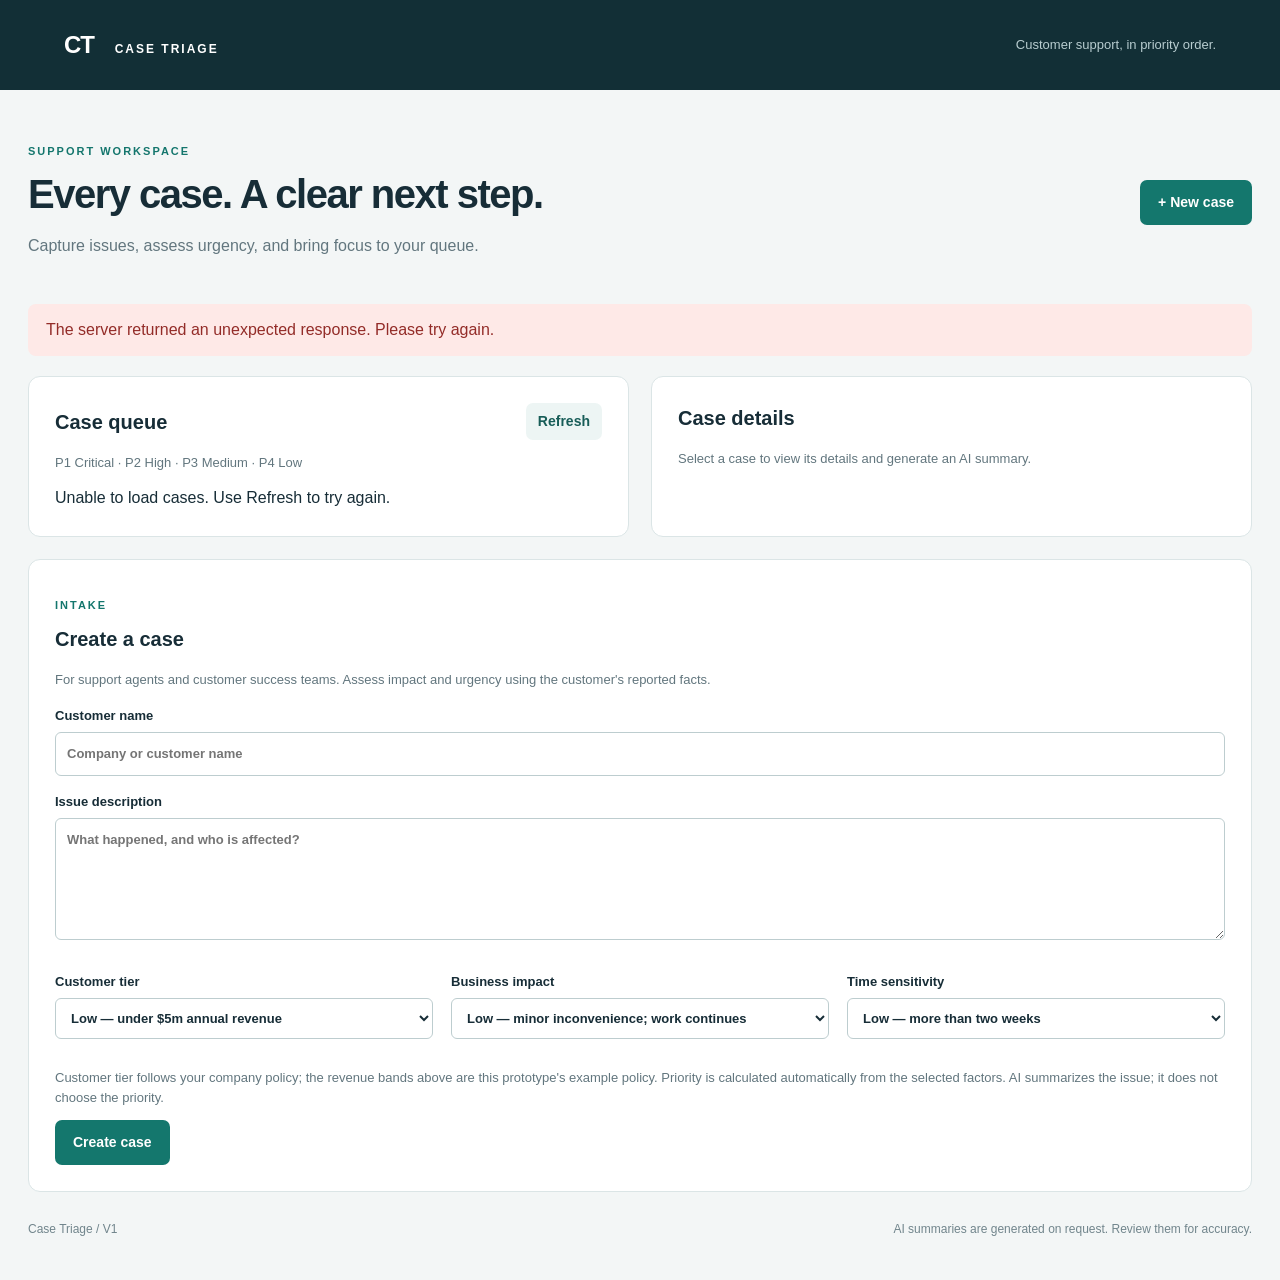
==== static/index.html @ 6f367df4 "Add files via upload" ====
<!doctype html>
<html lang="en"><head><meta charset="utf-8"><meta name="viewport" content="width=device-width, initial-scale=1"><title>Case Triage</title><link rel="stylesheet" href="/static/style.css"><script src="/static/app.js" defer></script></head>
<body><header><div class="brand">CT <span>CASE TRIAGE</span></div><p>Customer support, in priority order.</p></header>
<main><div class="intro"><div><p class="eyebrow">SUPPORT WORKSPACE</p><h1>Every case. A clear next step.</h1><p>Capture issues, assess urgency, and bring focus to your queue.</p></div><a class="button" href="#create">+ New case</a></div>
<div id="message" role="status" aria-live="polite" hidden></div>
<div class="workspace"><section class="panel" aria-labelledby="queue-title"><div class="section-head"><h2 id="queue-title">Case queue <span id="count"></span></h2><button id="refresh" class="secondary">Refresh</button></div><p class="muted">P1 Critical · P2 High · P3 Medium · P4 Low</p><div id="cases">Loading cases…</div></section>
<section class="panel" id="detail" aria-label="Case details"><h2>Case details</h2><p class="muted">Select a case to view its details and generate an AI summary.</p></section>
<section class="panel create" id="create"><p class="eyebrow">INTAKE</p><h2>Create a case</h2><p class="muted">For support agents and customer success teams. Assess impact and urgency using the customer's reported facts.</p><form id="case-form"><label>Customer name<input name="customer_name" required maxlength="200" placeholder="Company or customer name"></label><label>Issue description<textarea name="issue_description" required maxlength="10000" rows="5" placeholder="What happened, and who is affected?"></textarea></label><div class="fields"><label>Customer tier<select name="customer_tier"><option value="Low">Low — under $5m annual revenue</option><option value="Medium">Medium — $5m–$10m annual revenue</option><option value="High">High — over $10m annual revenue</option></select></label><label>Business impact<select name="business_impact"><option value="Low">Low — minor inconvenience; work continues</option><option value="Medium">Medium — some functionality restricted</option><option value="High">High — major workflow blocked</option><option value="Critical">Critical — operations stopped</option></select></label><label>Time sensitivity<select name="time_sensitivity"><option value="Low">Low — more than two weeks</option><option value="Medium">Medium — one to two weeks</option><option value="High">High — within one week</option><option value="Urgent">Urgent — by end of today</option><option value="Critical">Critical — immediate attention</option></select></label></div><p class="muted">Customer tier follows your company policy; the revenue bands above are this prototype's example policy. Priority is calculated automatically from the selected factors. AI summarizes the issue; it does not choose the priority.</p><button type="submit">Create case</button></form></section></div>
<footer>Case Triage / V1 <span>AI summaries are generated on request. Review them for accuracy.</span></footer></main></body></html>
---- static/style.css ----
:root{font-family:Inter,Segoe UI,Arial,sans-serif;color:#172d37;background:#f3f6f6;line-height:1.5}*{box-sizing:border-box}body{margin:0}header{padding:22px max(5%,calc((100vw - 1280px)/2));background:#122f36;color:#fff;display:flex;align-items:center;justify-content:space-between}.brand{font-size:24px;font-weight:750;letter-spacing:-1px}.brand span{font-size:12px;letter-spacing:2px;margin-left:15px}header p{font-size:13px;color:#b8cdd0}main{max-width:1280px;margin:auto;padding:42px 28px}.intro{display:flex;align-items:center;justify-content:space-between;gap:20px;margin-bottom:30px}h1{font-size:clamp(28px,4vw,40px);letter-spacing:-1.5px;line-height:1.2;margin:8px 0 14px}h2{font-size:20px;margin:0 0 16px}.intro p,.muted{color:#62767e}.eyebrow{font-size:11px;font-weight:700;letter-spacing:2px;color:#14766d!important}.workspace{display:grid;grid-template-columns:1fr 1fr;gap:22px}.panel{padding:26px;border:1px solid #dbe5e6;background:white;border-radius:12px;min-width:0}.create{grid-column:1/-1}.section-head{display:flex;align-items:center;justify-content:space-between;gap:10px}.section-head h2{margin:0}#count{font-size:13px;color:#62767e}.muted{font-size:13px}.button,button{display:inline-block;background:#14776d;color:white;border:0;padding:12px 18px;border-radius:7px;font:inherit;font-weight:600;font-size:14px;text-decoration:none;cursor:pointer}.secondary{color:#185d58;background:#edf5f4;padding:8px 12px}button:disabled{opacity:.55;cursor:wait}button:focus-visible,a:focus-visible{outline:3px solid #e7ad49;outline-offset:3px}.case-row{display:block;text-align:left;width:100%;background:#fff;color:inherit;border:1px solid #dce5e7;margin:10px 0;padding:16px;font-weight:400}.case-row:hover,.case-row[aria-pressed=true]{background:#f0f7f6;border-color:#14776d}.case-top{display:flex;justify-content:space-between;gap:10px}.case-row small{display:block;color:#667c83;margin-top:7px;overflow-wrap:anywhere}.badge{display:inline-block;padding:3px 9px;border-radius:5px;font-size:12px;font-weight:700;white-space:nowrap;background:#edf2f5;color:#47616c}.P1{background:#fee4e2;color:#a42721}.P2{background:#fff0da;color:#99570a}.P3{background:#e5efff;color:#275cac}.P4{background:#e3f3eb;color:#276848}label{display:block;font-size:13px;font-weight:600;margin:16px 0}input,textarea,select{display:block;width:100%;border:1px solid #bdcdcf;border-radius:6px;font:inherit;padding:11px;margin-top:7px;background:#fff;color:#172d37}input:focus,textarea:focus,select:focus{outline:2px solid #14776d}.fields{display:grid;grid-template-columns:repeat(3,1fr);gap:18px}#message{padding:14px 18px;margin-bottom:20px;border-radius:8px;background:#e0f2e9;color:#215b43}#message.error{background:#fee9e7;color:#932c28}.description{white-space:pre-wrap;overflow-wrap:anywhere}dl{display:grid;grid-template-columns:1fr 1fr;font-size:13px;gap:8px}dt{color:#62767e}dd{margin:0;font-weight:600}#detail h3{margin-top:24px}#detail small{overflow-wrap:anywhere;color:#62767e}.summary{border-left:3px solid #14776d;padding:12px 16px;background:#f0f7f6;white-space:pre-wrap}footer{display:flex;justify-content:space-between;color:#71858c;font-size:12px;margin-top:28px;gap:20px}@media(max-width:760px){header p{display:none}.workspace{grid-template-columns:1fr}.fields{grid-template-columns:1fr;gap:0}.intro{align-items:flex-start;flex-direction:column}main{padding:28px 16px}.panel{padding:20px}footer{flex-direction:column}}
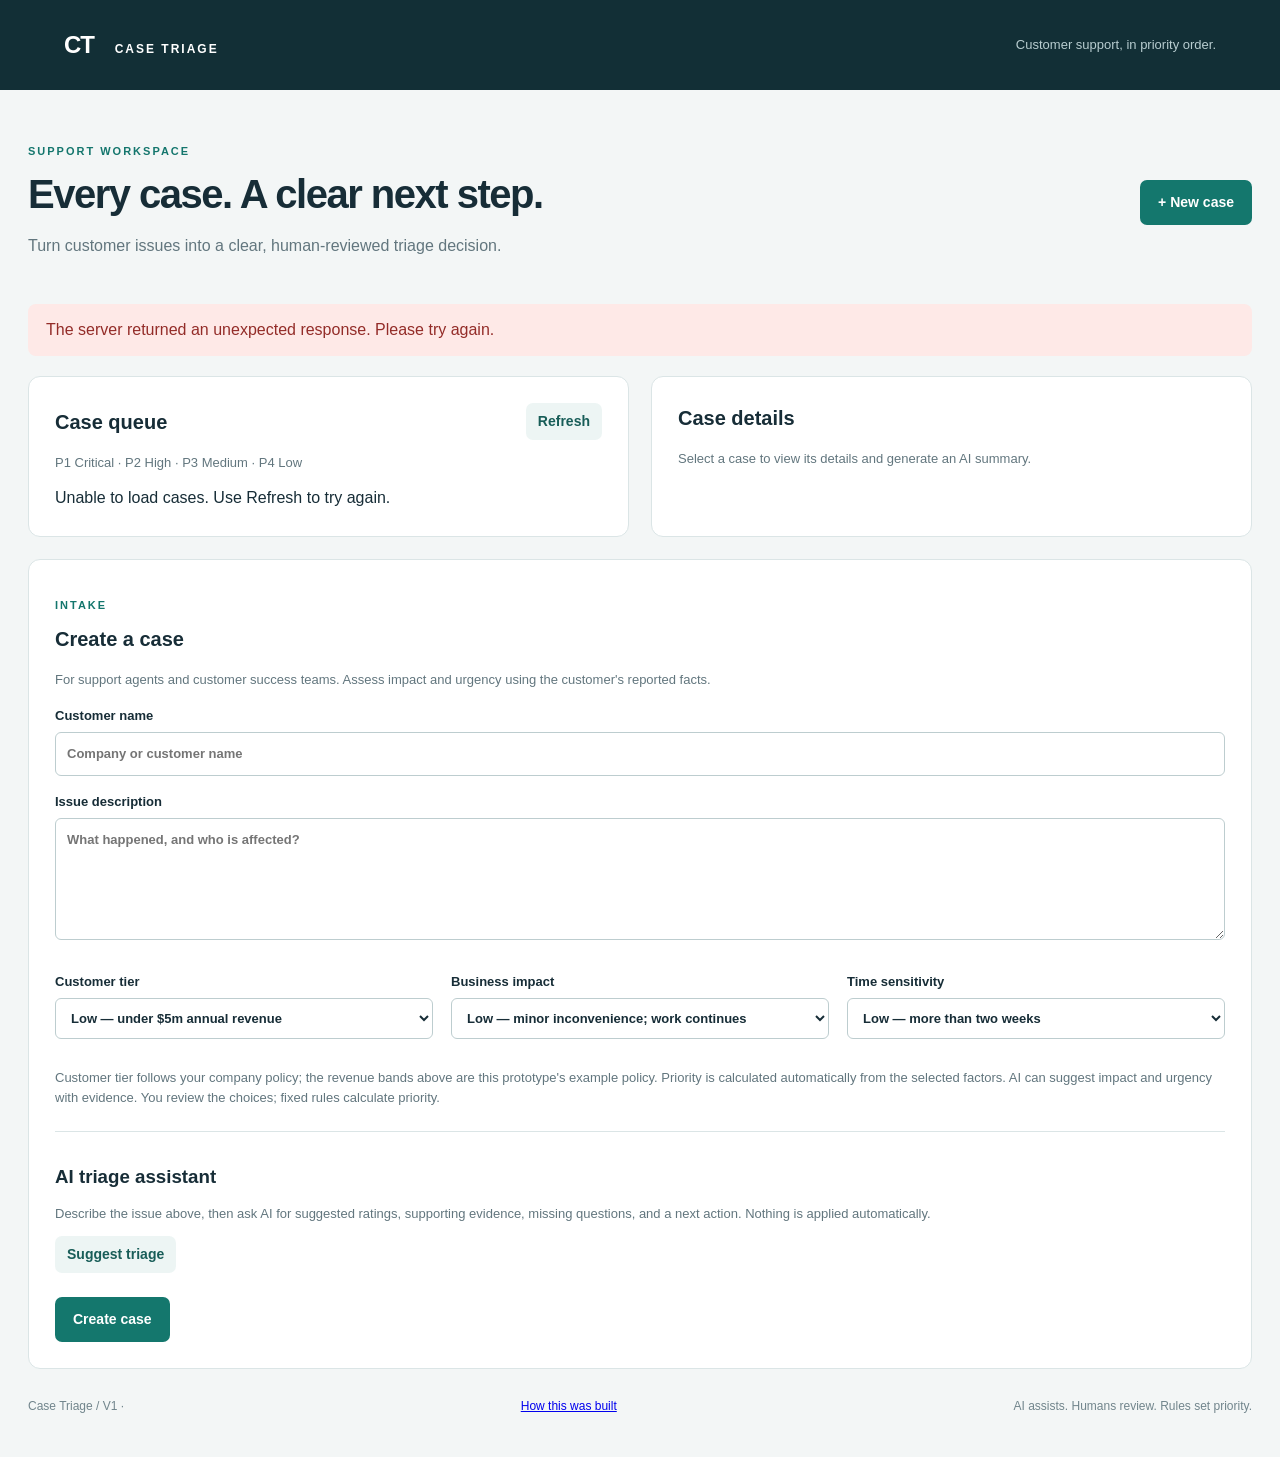
==== commit e8e2543a: "Add AI triage assistant and development case study" ====
--- a/static/index.html
+++ b/static/index.html
@@ -1,9 +1,9 @@
 <!doctype html>
 <html lang="en"><head><meta charset="utf-8"><meta name="viewport" content="width=device-width, initial-scale=1"><title>Case Triage</title><link rel="stylesheet" href="/static/style.css"><script src="/static/app.js" defer></script></head>
 <body><header><div class="brand">CT <span>CASE TRIAGE</span></div><p>Customer support, in priority order.</p></header>
-<main><div class="intro"><div><p class="eyebrow">SUPPORT WORKSPACE</p><h1>Every case. A clear next step.</h1><p>Capture issues, assess urgency, and bring focus to your queue.</p></div><a class="button" href="#create">+ New case</a></div>
+<main><div class="intro"><div><p class="eyebrow">SUPPORT WORKSPACE</p><h1>Every case. A clear next step.</h1><p>Turn customer issues into a clear, human-reviewed triage decision.</p></div><a class="button" href="#create">+ New case</a></div>
 <div id="message" role="status" aria-live="polite" hidden></div>
 <div class="workspace"><section class="panel" aria-labelledby="queue-title"><div class="section-head"><h2 id="queue-title">Case queue <span id="count"></span></h2><button id="refresh" class="secondary">Refresh</button></div><p class="muted">P1 Critical · P2 High · P3 Medium · P4 Low</p><div id="cases">Loading cases…</div></section>
 <section class="panel" id="detail" aria-label="Case details"><h2>Case details</h2><p class="muted">Select a case to view its details and generate an AI summary.</p></section>
-<section class="panel create" id="create"><p class="eyebrow">INTAKE</p><h2>Create a case</h2><p class="muted">For support agents and customer success teams. Assess impact and urgency using the customer's reported facts.</p><form id="case-form"><label>Customer name<input name="customer_name" required maxlength="200" placeholder="Company or customer name"></label><label>Issue description<textarea name="issue_description" required maxlength="10000" rows="5" placeholder="What happened, and who is affected?"></textarea></label><div class="fields"><label>Customer tier<select name="customer_tier"><option value="Low">Low — under $5m annual revenue</option><option value="Medium">Medium — $5m–$10m annual revenue</option><option value="High">High — over $10m annual revenue</option></select></label><label>Business impact<select name="business_impact"><option value="Low">Low — minor inconvenience; work continues</option><option value="Medium">Medium — some functionality restricted</option><option value="High">High — major workflow blocked</option><option value="Critical">Critical — operations stopped</option></select></label><label>Time sensitivity<select name="time_sensitivity"><option value="Low">Low — more than two weeks</option><option value="Medium">Medium — one to two weeks</option><option value="High">High — within one week</option><option value="Urgent">Urgent — by end of today</option><option value="Critical">Critical — immediate attention</option></select></label></div><p class="muted">Customer tier follows your company policy; the revenue bands above are this prototype's example policy. Priority is calculated automatically from the selected factors. AI summarizes the issue; it does not choose the priority.</p><button type="submit">Create case</button></form></section></div>
-<footer>Case Triage / V1 <span>AI summaries are generated on request. Review them for accuracy.</span></footer></main></body></html>
+<section class="panel create" id="create"><p class="eyebrow">INTAKE</p><h2>Create a case</h2><p class="muted">For support agents and customer success teams. Assess impact and urgency using the customer's reported facts.</p><form id="case-form"><label>Customer name<input name="customer_name" required maxlength="200" placeholder="Company or customer name"></label><label>Issue description<textarea name="issue_description" required maxlength="10000" rows="5" placeholder="What happened, and who is affected?"></textarea></label><div class="fields"><label>Customer tier<select name="customer_tier"><option value="Low">Low — under $5m annual revenue</option><option value="Medium">Medium — $5m–$10m annual revenue</option><option value="High">High — over $10m annual revenue</option></select></label><label>Business impact<select name="business_impact"><option value="Low">Low — minor inconvenience; work continues</option><option value="Medium">Medium — some functionality restricted</option><option value="High">High — major workflow blocked</option><option value="Critical">Critical — operations stopped</option></select></label><label>Time sensitivity<select name="time_sensitivity"><option value="Low">Low — more than two weeks</option><option value="Medium">Medium — one to two weeks</option><option value="High">High — within one week</option><option value="Urgent">Urgent — by end of today</option><option value="Critical">Critical — immediate attention</option></select></label></div><p class="muted">Customer tier follows your company policy; the revenue bands above are this prototype's example policy. Priority is calculated automatically from the selected factors. AI can suggest impact and urgency with evidence. You review the choices; fixed rules calculate priority.</p><div class="intake-ai"><h3>AI triage assistant</h3><p class="muted">Describe the issue above, then ask AI for suggested ratings, supporting evidence, missing questions, and a next action. Nothing is applied automatically.</p><button type="button" id="suggest-intake" class="secondary">Suggest triage</button><div id="intake-review" class="triage-review" hidden></div></div><button type="submit" id="create-case">Create case</button></form></section></div>
+<footer>Case Triage / V1 · <a href="/static/case-study.html">How this was built</a><span>AI assists. Humans review. Rules set priority.</span></footer></main></body></html>
--- a/static/style.css
+++ b/static/style.css
@@ -1 +1,3 @@
 :root{font-family:Inter,Segoe UI,Arial,sans-serif;color:#172d37;background:#f3f6f6;line-height:1.5}*{box-sizing:border-box}body{margin:0}header{padding:22px max(5%,calc((100vw - 1280px)/2));background:#122f36;color:#fff;display:flex;align-items:center;justify-content:space-between}.brand{font-size:24px;font-weight:750;letter-spacing:-1px}.brand span{font-size:12px;letter-spacing:2px;margin-left:15px}header p{font-size:13px;color:#b8cdd0}main{max-width:1280px;margin:auto;padding:42px 28px}.intro{display:flex;align-items:center;justify-content:space-between;gap:20px;margin-bottom:30px}h1{font-size:clamp(28px,4vw,40px);letter-spacing:-1.5px;line-height:1.2;margin:8px 0 14px}h2{font-size:20px;margin:0 0 16px}.intro p,.muted{color:#62767e}.eyebrow{font-size:11px;font-weight:700;letter-spacing:2px;color:#14766d!important}.workspace{display:grid;grid-template-columns:1fr 1fr;gap:22px}.panel{padding:26px;border:1px solid #dbe5e6;background:white;border-radius:12px;min-width:0}.create{grid-column:1/-1}.section-head{display:flex;align-items:center;justify-content:space-between;gap:10px}.section-head h2{margin:0}#count{font-size:13px;color:#62767e}.muted{font-size:13px}.button,button{display:inline-block;background:#14776d;color:white;border:0;padding:12px 18px;border-radius:7px;font:inherit;font-weight:600;font-size:14px;text-decoration:none;cursor:pointer}.secondary{color:#185d58;background:#edf5f4;padding:8px 12px}button:disabled{opacity:.55;cursor:wait}button:focus-visible,a:focus-visible{outline:3px solid #e7ad49;outline-offset:3px}.case-row{display:block;text-align:left;width:100%;background:#fff;color:inherit;border:1px solid #dce5e7;margin:10px 0;padding:16px;font-weight:400}.case-row:hover,.case-row[aria-pressed=true]{background:#f0f7f6;border-color:#14776d}.case-top{display:flex;justify-content:space-between;gap:10px}.case-row small{display:block;color:#667c83;margin-top:7px;overflow-wrap:anywhere}.badge{display:inline-block;padding:3px 9px;border-radius:5px;font-size:12px;font-weight:700;white-space:nowrap;background:#edf2f5;color:#47616c}.P1{background:#fee4e2;color:#a42721}.P2{background:#fff0da;color:#99570a}.P3{background:#e5efff;color:#275cac}.P4{background:#e3f3eb;color:#276848}label{display:block;font-size:13px;font-weight:600;margin:16px 0}input,textarea,select{display:block;width:100%;border:1px solid #bdcdcf;border-radius:6px;font:inherit;padding:11px;margin-top:7px;background:#fff;color:#172d37}input:focus,textarea:focus,select:focus{outline:2px solid #14776d}.fields{display:grid;grid-template-columns:repeat(3,1fr);gap:18px}#message{padding:14px 18px;margin-bottom:20px;border-radius:8px;background:#e0f2e9;color:#215b43}#message.error{background:#fee9e7;color:#932c28}.description{white-space:pre-wrap;overflow-wrap:anywhere}dl{display:grid;grid-template-columns:1fr 1fr;font-size:13px;gap:8px}dt{color:#62767e}dd{margin:0;font-weight:600}#detail h3{margin-top:24px}#detail small{overflow-wrap:anywhere;color:#62767e}.summary{border-left:3px solid #14776d;padding:12px 16px;background:#f0f7f6;white-space:pre-wrap}footer{display:flex;justify-content:space-between;color:#71858c;font-size:12px;margin-top:28px;gap:20px}@media(max-width:760px){header p{display:none}.workspace{grid-template-columns:1fr}.fields{grid-template-columns:1fr;gap:0}.intro{align-items:flex-start;flex-direction:column}main{padding:28px 16px}.panel{padding:20px}footer{flex-direction:column}}
+
+.triage-review{margin:18px 0;padding:18px;border:1px solid #b4d5cf;border-radius:8px;background:#f5faf9;overflow-wrap:anywhere}.triage-review h4{margin:18px 0 6px}.triage-review p{margin:8px 0}.triage-review blockquote{margin:10px 0;padding:8px 12px;border-left:3px solid #7faea5;color:#3d6266;white-space:pre-wrap}.review-fields{display:grid;grid-template-columns:1fr 1fr;gap:14px}.review-confirm{display:flex;align-items:flex-start;gap:10px;font-weight:400}.review-confirm input{width:18px;min-width:18px;margin:3px 0}.intake-ai{border-top:1px solid #dbe5e6;margin:24px 0;padding-top:12px}.intake-ai h3{margin-bottom:8px}@media(max-width:760px){.review-fields{grid-template-columns:1fr;gap:0}}
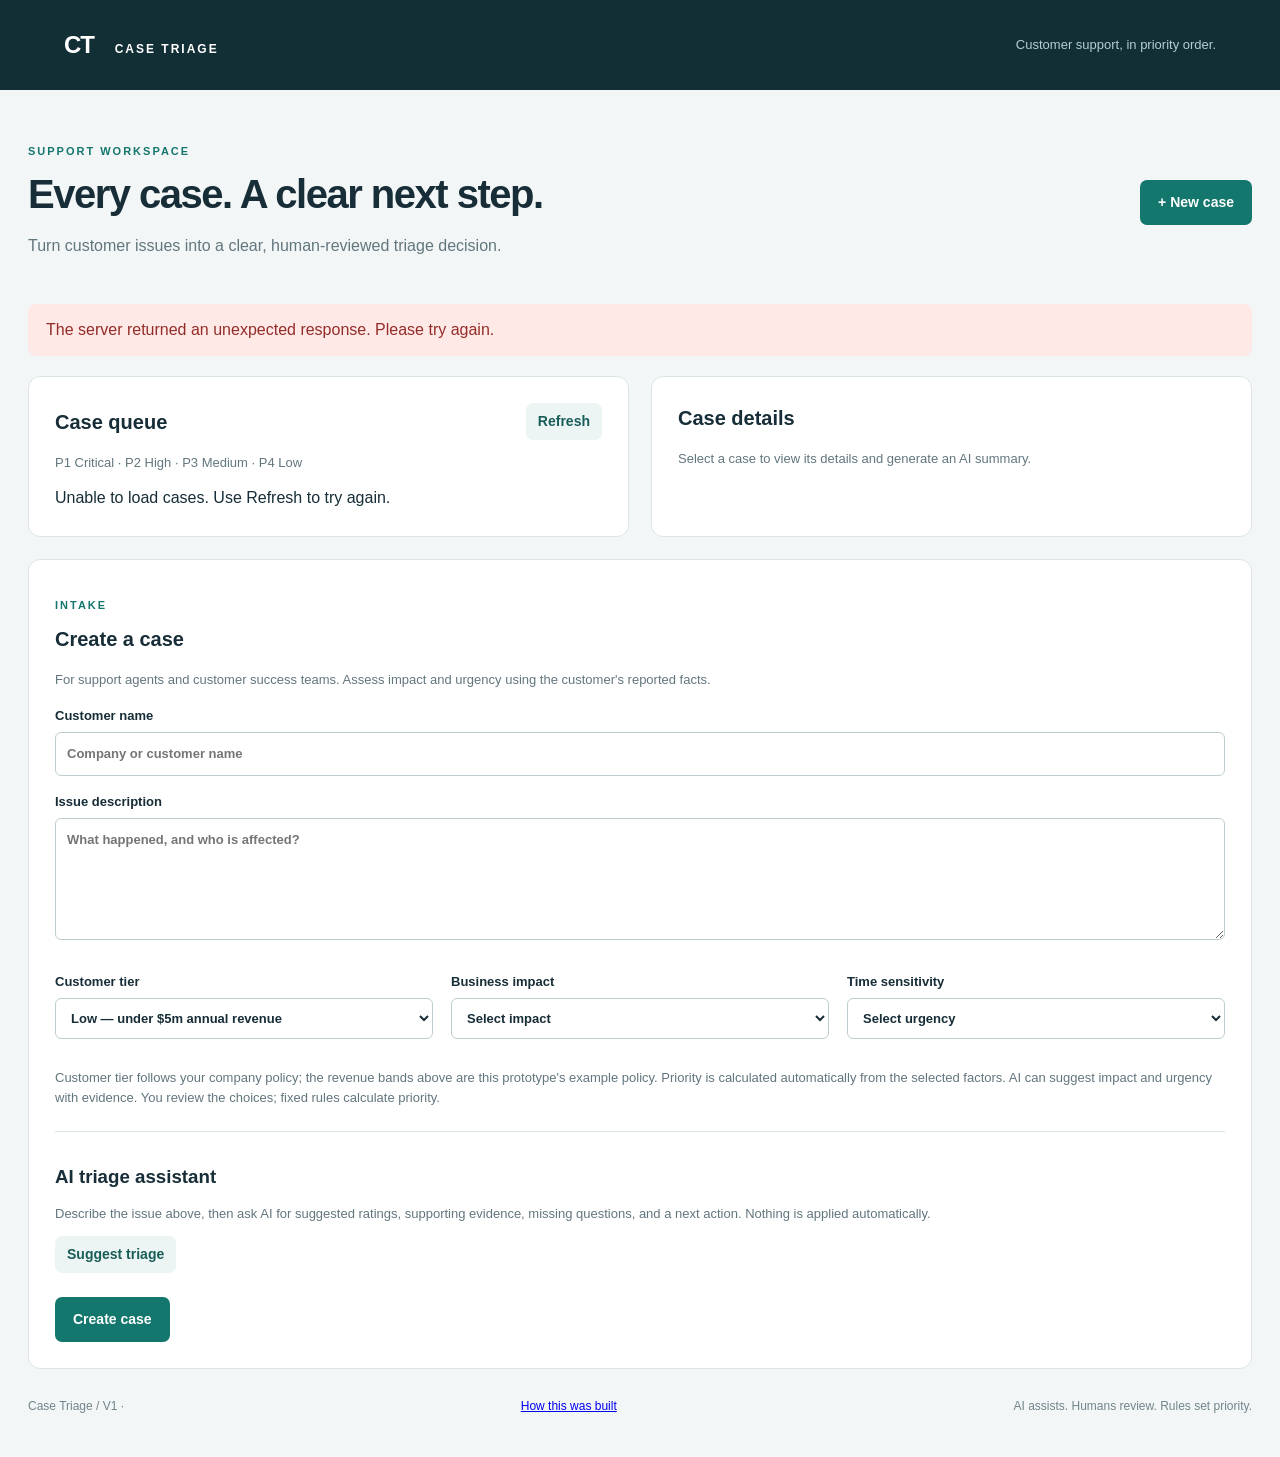
==== commit 2905f145: "Add clarification answers and AI reassessment" ====
--- a/static/index.html
+++ b/static/index.html
@@ -5,5 +5,5 @@
 <div id="message" role="status" aria-live="polite" hidden></div>
 <div class="workspace"><section class="panel" aria-labelledby="queue-title"><div class="section-head"><h2 id="queue-title">Case queue <span id="count"></span></h2><button id="refresh" class="secondary">Refresh</button></div><p class="muted">P1 Critical · P2 High · P3 Medium · P4 Low</p><div id="cases">Loading cases…</div></section>
 <section class="panel" id="detail" aria-label="Case details"><h2>Case details</h2><p class="muted">Select a case to view its details and generate an AI summary.</p></section>
-<section class="panel create" id="create"><p class="eyebrow">INTAKE</p><h2>Create a case</h2><p class="muted">For support agents and customer success teams. Assess impact and urgency using the customer's reported facts.</p><form id="case-form"><label>Customer name<input name="customer_name" required maxlength="200" placeholder="Company or customer name"></label><label>Issue description<textarea name="issue_description" required maxlength="10000" rows="5" placeholder="What happened, and who is affected?"></textarea></label><div class="fields"><label>Customer tier<select name="customer_tier"><option value="Low">Low — under $5m annual revenue</option><option value="Medium">Medium — $5m–$10m annual revenue</option><option value="High">High — over $10m annual revenue</option></select></label><label>Business impact<select name="business_impact"><option value="Low">Low — minor inconvenience; work continues</option><option value="Medium">Medium — some functionality restricted</option><option value="High">High — major workflow blocked</option><option value="Critical">Critical — operations stopped</option></select></label><label>Time sensitivity<select name="time_sensitivity"><option value="Low">Low — more than two weeks</option><option value="Medium">Medium — one to two weeks</option><option value="High">High — within one week</option><option value="Urgent">Urgent — by end of today</option><option value="Critical">Critical — immediate attention</option></select></label></div><p class="muted">Customer tier follows your company policy; the revenue bands above are this prototype's example policy. Priority is calculated automatically from the selected factors. AI can suggest impact and urgency with evidence. You review the choices; fixed rules calculate priority.</p><div class="intake-ai"><h3>AI triage assistant</h3><p class="muted">Describe the issue above, then ask AI for suggested ratings, supporting evidence, missing questions, and a next action. Nothing is applied automatically.</p><button type="button" id="suggest-intake" class="secondary">Suggest triage</button><div id="intake-review" class="triage-review" hidden></div></div><button type="submit" id="create-case">Create case</button></form></section></div>
+<section class="panel create" id="create"><p class="eyebrow">INTAKE</p><h2>Create a case</h2><p class="muted">For support agents and customer success teams. Assess impact and urgency using the customer's reported facts.</p><form id="case-form"><label>Customer name<input name="customer_name" required maxlength="200" placeholder="Company or customer name"></label><label>Issue description<textarea name="issue_description" required maxlength="10000" rows="5" placeholder="What happened, and who is affected?"></textarea></label><div class="fields"><label>Customer tier<select name="customer_tier"><option value="Low">Low — under $5m annual revenue</option><option value="Medium">Medium — $5m–$10m annual revenue</option><option value="High">High — over $10m annual revenue</option></select></label><label>Business impact<select name="business_impact" required><option value="">Select impact</option><option value="Low">Low — minor inconvenience; work continues</option><option value="Medium">Medium — some functionality restricted</option><option value="High">High — major workflow blocked</option><option value="Critical">Critical — operations stopped</option></select></label><label>Time sensitivity<select name="time_sensitivity" required><option value="">Select urgency</option><option value="Low">Low — more than two weeks</option><option value="Medium">Medium — one to two weeks</option><option value="High">High — within one week</option><option value="Urgent">Urgent — by end of today</option><option value="Critical">Critical — immediate attention</option></select></label></div><p class="muted">Customer tier follows your company policy; the revenue bands above are this prototype's example policy. Priority is calculated automatically from the selected factors. AI can suggest impact and urgency with evidence. You review the choices; fixed rules calculate priority.</p><div class="intake-ai"><h3>AI triage assistant</h3><p class="muted">Describe the issue above, then ask AI for suggested ratings, supporting evidence, missing questions, and a next action. Nothing is applied automatically.</p><button type="button" id="suggest-intake" class="secondary">Suggest triage</button><div id="intake-context"></div><div id="intake-review" class="triage-review" hidden></div></div><button type="submit" id="create-case">Create case</button></form></section></div>
 <footer>Case Triage / V1 · <a href="/static/case-study.html">How this was built</a><span>AI assists. Humans review. Rules set priority.</span></footer></main></body></html>
--- a/static/style.css
+++ b/static/style.css
@@ -1,3 +1,5 @@
 :root{font-family:Inter,Segoe UI,Arial,sans-serif;color:#172d37;background:#f3f6f6;line-height:1.5}*{box-sizing:border-box}body{margin:0}header{padding:22px max(5%,calc((100vw - 1280px)/2));background:#122f36;color:#fff;display:flex;align-items:center;justify-content:space-between}.brand{font-size:24px;font-weight:750;letter-spacing:-1px}.brand span{font-size:12px;letter-spacing:2px;margin-left:15px}header p{font-size:13px;color:#b8cdd0}main{max-width:1280px;margin:auto;padding:42px 28px}.intro{display:flex;align-items:center;justify-content:space-between;gap:20px;margin-bottom:30px}h1{font-size:clamp(28px,4vw,40px);letter-spacing:-1.5px;line-height:1.2;margin:8px 0 14px}h2{font-size:20px;margin:0 0 16px}.intro p,.muted{color:#62767e}.eyebrow{font-size:11px;font-weight:700;letter-spacing:2px;color:#14766d!important}.workspace{display:grid;grid-template-columns:1fr 1fr;gap:22px}.panel{padding:26px;border:1px solid #dbe5e6;background:white;border-radius:12px;min-width:0}.create{grid-column:1/-1}.section-head{display:flex;align-items:center;justify-content:space-between;gap:10px}.section-head h2{margin:0}#count{font-size:13px;color:#62767e}.muted{font-size:13px}.button,button{display:inline-block;background:#14776d;color:white;border:0;padding:12px 18px;border-radius:7px;font:inherit;font-weight:600;font-size:14px;text-decoration:none;cursor:pointer}.secondary{color:#185d58;background:#edf5f4;padding:8px 12px}button:disabled{opacity:.55;cursor:wait}button:focus-visible,a:focus-visible{outline:3px solid #e7ad49;outline-offset:3px}.case-row{display:block;text-align:left;width:100%;background:#fff;color:inherit;border:1px solid #dce5e7;margin:10px 0;padding:16px;font-weight:400}.case-row:hover,.case-row[aria-pressed=true]{background:#f0f7f6;border-color:#14776d}.case-top{display:flex;justify-content:space-between;gap:10px}.case-row small{display:block;color:#667c83;margin-top:7px;overflow-wrap:anywhere}.badge{display:inline-block;padding:3px 9px;border-radius:5px;font-size:12px;font-weight:700;white-space:nowrap;background:#edf2f5;color:#47616c}.P1{background:#fee4e2;color:#a42721}.P2{background:#fff0da;color:#99570a}.P3{background:#e5efff;color:#275cac}.P4{background:#e3f3eb;color:#276848}label{display:block;font-size:13px;font-weight:600;margin:16px 0}input,textarea,select{display:block;width:100%;border:1px solid #bdcdcf;border-radius:6px;font:inherit;padding:11px;margin-top:7px;background:#fff;color:#172d37}input:focus,textarea:focus,select:focus{outline:2px solid #14776d}.fields{display:grid;grid-template-columns:repeat(3,1fr);gap:18px}#message{padding:14px 18px;margin-bottom:20px;border-radius:8px;background:#e0f2e9;color:#215b43}#message.error{background:#fee9e7;color:#932c28}.description{white-space:pre-wrap;overflow-wrap:anywhere}dl{display:grid;grid-template-columns:1fr 1fr;font-size:13px;gap:8px}dt{color:#62767e}dd{margin:0;font-weight:600}#detail h3{margin-top:24px}#detail small{overflow-wrap:anywhere;color:#62767e}.summary{border-left:3px solid #14776d;padding:12px 16px;background:#f0f7f6;white-space:pre-wrap}footer{display:flex;justify-content:space-between;color:#71858c;font-size:12px;margin-top:28px;gap:20px}@media(max-width:760px){header p{display:none}.workspace{grid-template-columns:1fr}.fields{grid-template-columns:1fr;gap:0}.intro{align-items:flex-start;flex-direction:column}main{padding:28px 16px}.panel{padding:20px}footer{flex-direction:column}}
 
 .triage-review{margin:18px 0;padding:18px;border:1px solid #b4d5cf;border-radius:8px;background:#f5faf9;overflow-wrap:anywhere}.triage-review h4{margin:18px 0 6px}.triage-review p{margin:8px 0}.triage-review blockquote{margin:10px 0;padding:8px 12px;border-left:3px solid #7faea5;color:#3d6266;white-space:pre-wrap}.review-fields{display:grid;grid-template-columns:1fr 1fr;gap:14px}.review-confirm{display:flex;align-items:flex-start;gap:10px;font-weight:400}.review-confirm input{width:18px;min-width:18px;margin:3px 0}.intake-ai{border-top:1px solid #dbe5e6;margin:24px 0;padding-top:12px}.intake-ai h3{margin-bottom:8px}@media(max-width:760px){.review-fields{grid-template-columns:1fr;gap:0}}
+
+.clarification-entry{padding:10px 0;border-bottom:1px solid #dbe5e6}.clarification-entry p{margin:6px 0}.clarification-actions{display:flex;flex-wrap:wrap;gap:10px;margin:20px 0}
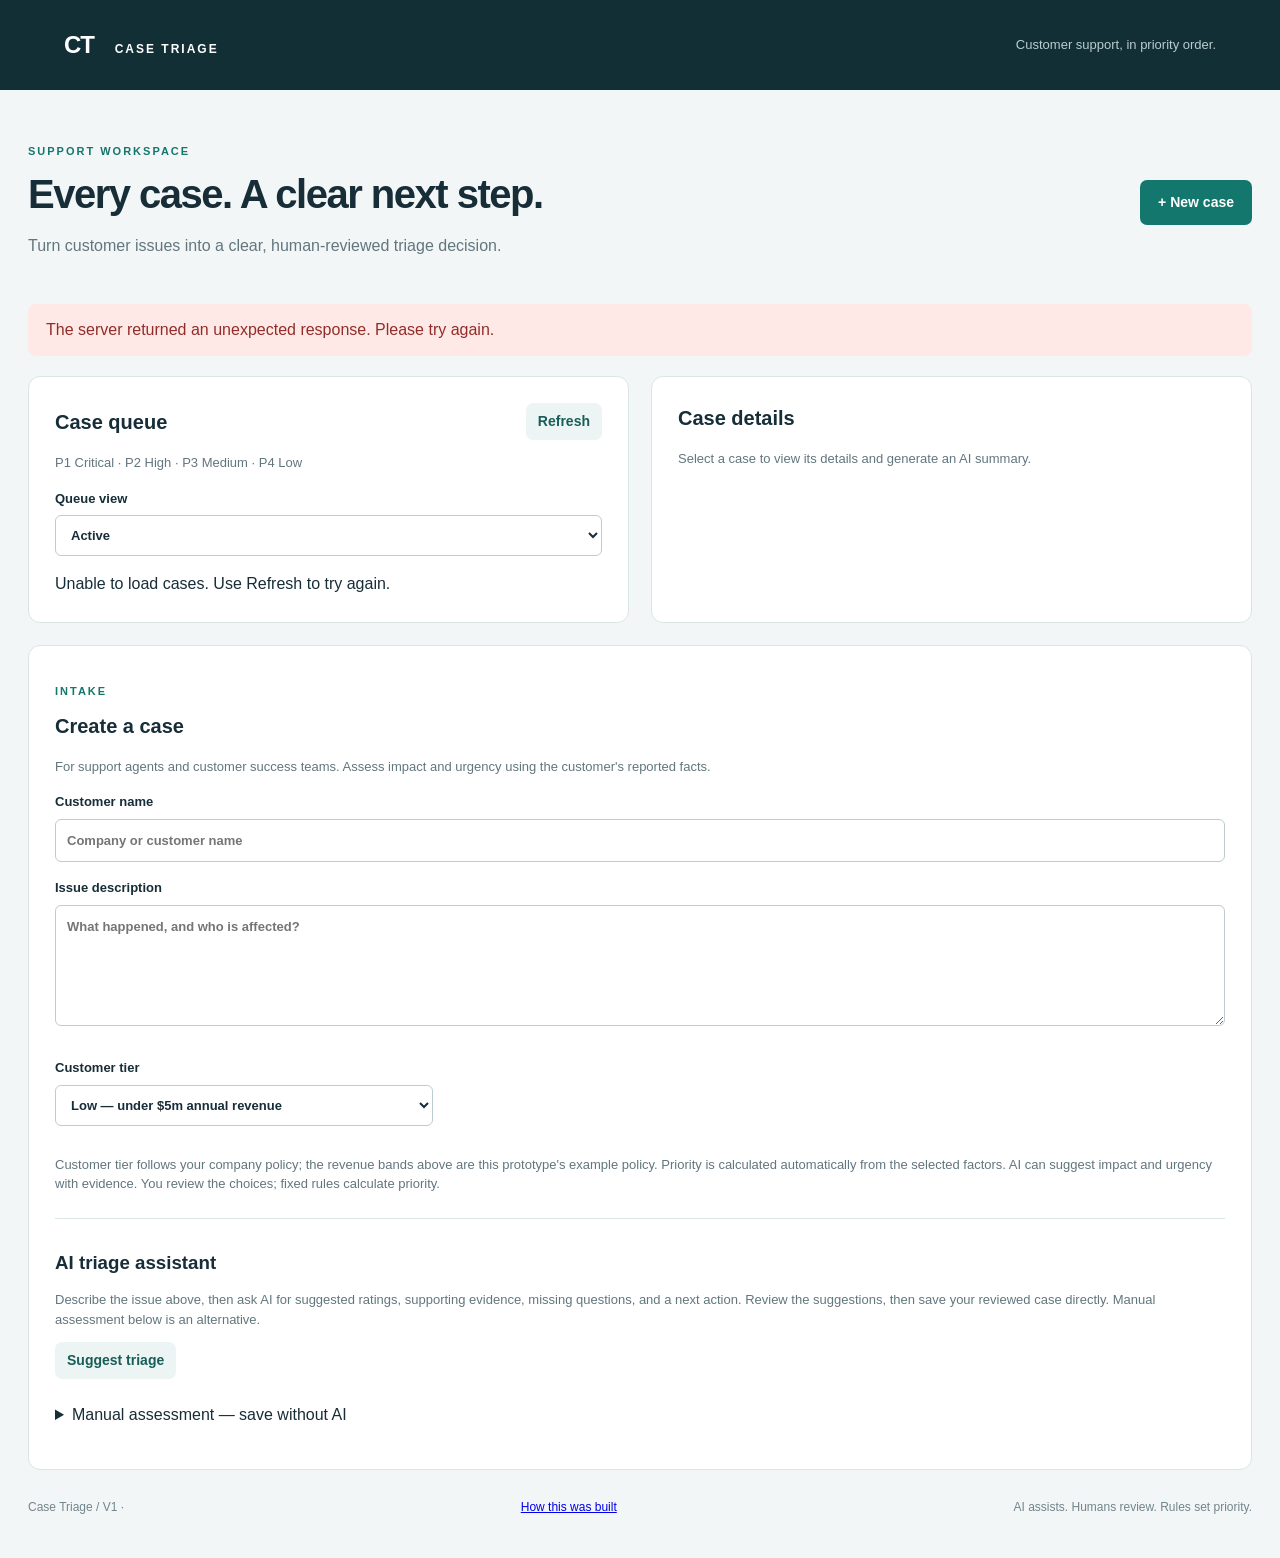
==== commit dabac6fd: "Add case lifecycle, simpler AI review, and demo limits" ====
--- a/static/index.html
+++ b/static/index.html
@@ -1,9 +1,9 @@
-<!doctype html>
-<html lang="en"><head><meta charset="utf-8"><meta name="viewport" content="width=device-width, initial-scale=1"><title>Case Triage</title><link rel="stylesheet" href="/static/style.css"><script src="/static/app.js" defer></script></head>
-<body><header><div class="brand">CT <span>CASE TRIAGE</span></div><p>Customer support, in priority order.</p></header>
-<main><div class="intro"><div><p class="eyebrow">SUPPORT WORKSPACE</p><h1>Every case. A clear next step.</h1><p>Turn customer issues into a clear, human-reviewed triage decision.</p></div><a class="button" href="#create">+ New case</a></div>
-<div id="message" role="status" aria-live="polite" hidden></div>
-<div class="workspace"><section class="panel" aria-labelledby="queue-title"><div class="section-head"><h2 id="queue-title">Case queue <span id="count"></span></h2><button id="refresh" class="secondary">Refresh</button></div><p class="muted">P1 Critical · P2 High · P3 Medium · P4 Low</p><div id="cases">Loading cases…</div></section>
-<section class="panel" id="detail" aria-label="Case details"><h2>Case details</h2><p class="muted">Select a case to view its details and generate an AI summary.</p></section>
-<section class="panel create" id="create"><p class="eyebrow">INTAKE</p><h2>Create a case</h2><p class="muted">For support agents and customer success teams. Assess impact and urgency using the customer's reported facts.</p><form id="case-form"><label>Customer name<input name="customer_name" required maxlength="200" placeholder="Company or customer name"></label><label>Issue description<textarea name="issue_description" required maxlength="10000" rows="5" placeholder="What happened, and who is affected?"></textarea></label><div class="fields"><label>Customer tier<select name="customer_tier"><option value="Low">Low — under $5m annual revenue</option><option value="Medium">Medium — $5m–$10m annual revenue</option><option value="High">High — over $10m annual revenue</option></select></label><label>Business impact<select name="business_impact" required><option value="">Select impact</option><option value="Low">Low — minor inconvenience; work continues</option><option value="Medium">Medium — some functionality restricted</option><option value="High">High — major workflow blocked</option><option value="Critical">Critical — operations stopped</option></select></label><label>Time sensitivity<select name="time_sensitivity" required><option value="">Select urgency</option><option value="Low">Low — more than two weeks</option><option value="Medium">Medium — one to two weeks</option><option value="High">High — within one week</option><option value="Urgent">Urgent — by end of today</option><option value="Critical">Critical — immediate attention</option></select></label></div><p class="muted">Customer tier follows your company policy; the revenue bands above are this prototype's example policy. Priority is calculated automatically from the selected factors. AI can suggest impact and urgency with evidence. You review the choices; fixed rules calculate priority.</p><div class="intake-ai"><h3>AI triage assistant</h3><p class="muted">Describe the issue above, then ask AI for suggested ratings, supporting evidence, missing questions, and a next action. Nothing is applied automatically.</p><button type="button" id="suggest-intake" class="secondary">Suggest triage</button><div id="intake-context"></div><div id="intake-review" class="triage-review" hidden></div></div><button type="submit" id="create-case">Create case</button></form></section></div>
-<footer>Case Triage / V1 · <a href="/static/case-study.html">How this was built</a><span>AI assists. Humans review. Rules set priority.</span></footer></main></body></html>
+<!doctype html>
+<html lang="en"><head><meta charset="utf-8"><meta name="viewport" content="width=device-width, initial-scale=1"><title>Case Triage</title><link rel="stylesheet" href="/static/style.css"><script src="/static/app.js" defer></script></head>
+<body><header><div class="brand">CT <span>CASE TRIAGE</span></div><p>Customer support, in priority order.</p></header>
+<main><div class="intro"><div><p class="eyebrow">SUPPORT WORKSPACE</p><h1>Every case. A clear next step.</h1><p>Turn customer issues into a clear, human-reviewed triage decision.</p></div><a class="button" href="#create">+ New case</a></div>
+<p id="demo-banner" class="muted" hidden></p><div id="message" role="status" aria-live="polite" hidden></div>
+<div class="workspace"><section class="panel" aria-labelledby="queue-title"><div class="section-head"><h2 id="queue-title">Case queue <span id="count"></span></h2><button id="refresh" class="secondary">Refresh</button></div><p class="muted">P1 Critical · P2 High · P3 Medium · P4 Low</p><label>Queue view<select id="queue-view"><option value="active">Active</option><option value="all">All saved cases</option><option value="resolved">Resolved</option><option value="deleted">Trash</option></select></label><div id="cases">Loading cases…</div></section>
+<section class="panel" id="detail" aria-label="Case details"><h2>Case details</h2><p class="muted">Select a case to view its details and generate an AI summary.</p></section>
+<section class="panel create" id="create"><p class="eyebrow">INTAKE</p><h2>Create a case</h2><p class="muted">For support agents and customer success teams. Assess impact and urgency using the customer's reported facts.</p><form id="case-form"><label>Customer name<input name="customer_name" required maxlength="200" placeholder="Company or customer name"></label><label>Issue description<textarea name="issue_description" required maxlength="10000" rows="5" placeholder="What happened, and who is affected?"></textarea></label><div class="fields"><label>Customer tier<select name="customer_tier"><option value="Low">Low — under $5m annual revenue</option><option value="Medium">Medium — $5m–$10m annual revenue</option><option value="High">High — over $10m annual revenue</option></select></label><label>Business impact (manual assessment)<select name="business_impact" required><option value="">Select impact</option><option value="Low">Low — minor inconvenience; work continues</option><option value="Medium">Medium — some functionality restricted</option><option value="High">High — major workflow blocked</option><option value="Critical">Critical — operations stopped</option></select></label><label>Time sensitivity<select name="time_sensitivity" required><option value="">Select urgency</option><option value="Low">Low — more than two weeks</option><option value="Medium">Medium — one to two weeks</option><option value="High">High — within one week</option><option value="Urgent">Urgent — by end of today</option><option value="Critical">Critical — immediate attention</option></select></label></div><p class="muted">Customer tier follows your company policy; the revenue bands above are this prototype's example policy. Priority is calculated automatically from the selected factors. AI can suggest impact and urgency with evidence. You review the choices; fixed rules calculate priority.</p><div class="intake-ai"><h3>AI triage assistant</h3><p class="muted">Describe the issue above, then ask AI for suggested ratings, supporting evidence, missing questions, and a next action. Review the suggestions, then save your reviewed case directly. Manual assessment below is an alternative.</p><button type="button" id="suggest-intake" class="secondary">Suggest triage</button><div id="intake-context"></div><div id="intake-review" class="triage-review" hidden></div></div><button type="submit" id="create-case">Save case with manual ratings</button></form></section></div>
+<footer>Case Triage / V1 · <a href="/static/case-study.html">How this was built</a><span>AI assists. Humans review. Rules set priority.</span></footer></main></body></html>
--- a/static/style.css
+++ b/static/style.css
@@ -3,3 +3,5 @@
 .triage-review{margin:18px 0;padding:18px;border:1px solid #b4d5cf;border-radius:8px;background:#f5faf9;overflow-wrap:anywhere}.triage-review h4{margin:18px 0 6px}.triage-review p{margin:8px 0}.triage-review blockquote{margin:10px 0;padding:8px 12px;border-left:3px solid #7faea5;color:#3d6266;white-space:pre-wrap}.review-fields{display:grid;grid-template-columns:1fr 1fr;gap:14px}.review-confirm{display:flex;align-items:flex-start;gap:10px;font-weight:400}.review-confirm input{width:18px;min-width:18px;margin:3px 0}.intake-ai{border-top:1px solid #dbe5e6;margin:24px 0;padding-top:12px}.intake-ai h3{margin-bottom:8px}@media(max-width:760px){.review-fields{grid-template-columns:1fr;gap:0}}
 
 .clarification-entry{padding:10px 0;border-bottom:1px solid #dbe5e6}.clarification-entry p{margin:6px 0}.clarification-actions{display:flex;flex-wrap:wrap;gap:10px;margin:20px 0}
+
+dialog{max-width:520px;border:1px solid #bdd4d3;border-radius:12px;padding:2rem}dialog::backdrop{background:#15323888}dialog button{margin-right:1rem}details{margin:1rem 0}#demo-banner{padding:1rem;border:1px solid #bdd4d3;border-radius:8px}
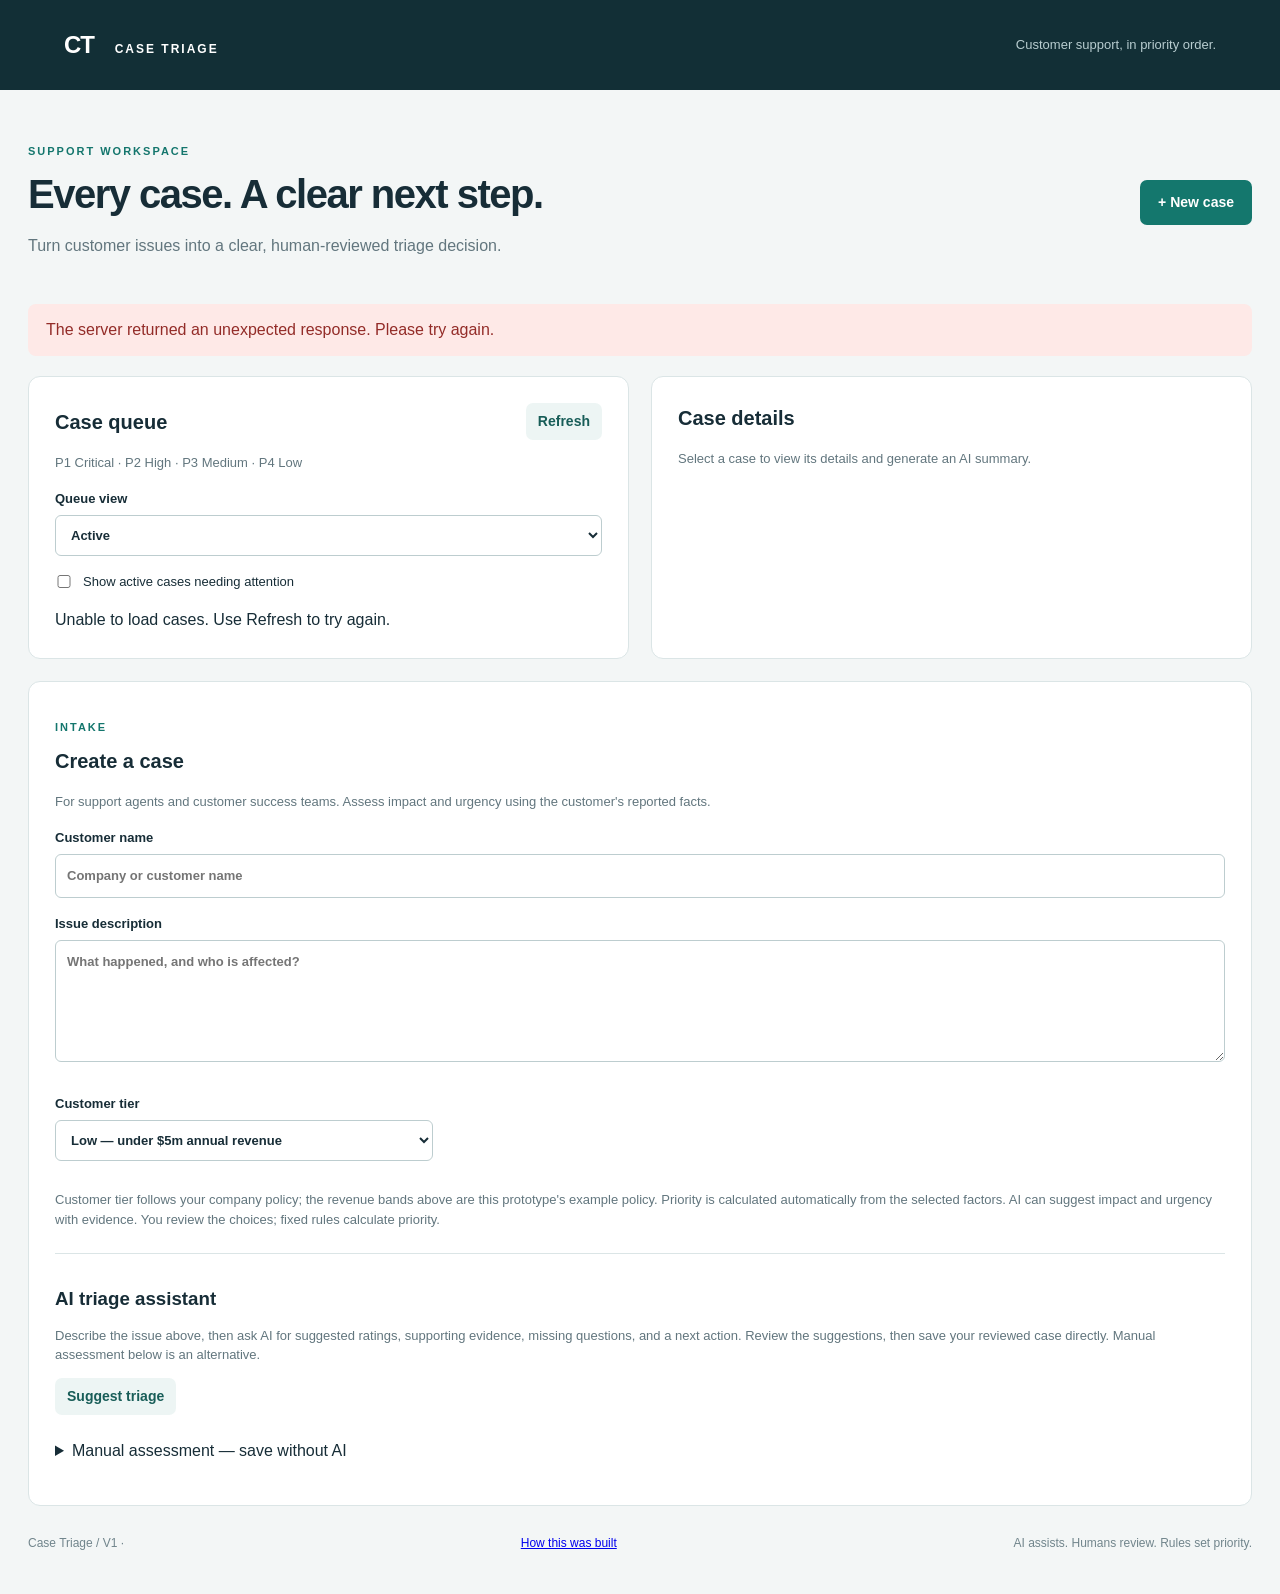
==== commit a8525583: "Add ASAP actions, follow-up checkpoints, and clearer case timelines" ====
--- a/static/index.html
+++ b/static/index.html
@@ -1,9 +1,9 @@
 <!doctype html>
-<html lang="en"><head><meta charset="utf-8"><meta name="viewport" content="width=device-width, initial-scale=1"><title>Case Triage</title><link rel="stylesheet" href="/static/style.css"><script src="/static/app.js" defer></script></head>
+<html lang="en"><head><meta charset="utf-8"><meta name="viewport" content="width=device-width, initial-scale=1"><title>Case Triage</title><link rel="stylesheet" href="/static/style.css"><script src="/static/workflow.js" defer></script><script src="/static/app.js" defer></script><script src="/static/email.js" defer></script></head>
 <body><header><div class="brand">CT <span>CASE TRIAGE</span></div><p>Customer support, in priority order.</p></header>
 <main><div class="intro"><div><p class="eyebrow">SUPPORT WORKSPACE</p><h1>Every case. A clear next step.</h1><p>Turn customer issues into a clear, human-reviewed triage decision.</p></div><a class="button" href="#create">+ New case</a></div>
 <p id="demo-banner" class="muted" hidden></p><div id="message" role="status" aria-live="polite" hidden></div>
-<div class="workspace"><section class="panel" aria-labelledby="queue-title"><div class="section-head"><h2 id="queue-title">Case queue <span id="count"></span></h2><button id="refresh" class="secondary">Refresh</button></div><p class="muted">P1 Critical · P2 High · P3 Medium · P4 Low</p><label>Queue view<select id="queue-view"><option value="active">Active</option><option value="all">All saved cases</option><option value="resolved">Resolved</option><option value="deleted">Trash</option></select></label><div id="cases">Loading cases…</div></section>
+<section class="panel" id="email-panel" hidden><h2>Email drafts — private pilot</h2><p>Imported messages are untrusted customer reports. Review before creating a case. No AI calls run automatically.</p><button id="refresh-emails" class="secondary">Refresh email drafts</button><div id="email-drafts"></div></section><div class="workspace"><section class="panel" aria-labelledby="queue-title"><div class="section-head"><h2 id="queue-title">Case queue <span id="count"></span></h2><button id="refresh" class="secondary">Refresh</button></div><p class="muted">P1 Critical · P2 High · P3 Medium · P4 Low</p><label>Queue view<select id="queue-view"><option value="active">Active</option><option value="all">All saved cases</option><option value="resolved">Resolved</option><option value="deleted">Trash</option></select></label><label class="review-confirm"><input type="checkbox" id="attention-only"><span>Show active cases needing attention</span></label><div id="cases">Loading cases…</div></section>
 <section class="panel" id="detail" aria-label="Case details"><h2>Case details</h2><p class="muted">Select a case to view its details and generate an AI summary.</p></section>
 <section class="panel create" id="create"><p class="eyebrow">INTAKE</p><h2>Create a case</h2><p class="muted">For support agents and customer success teams. Assess impact and urgency using the customer's reported facts.</p><form id="case-form"><label>Customer name<input name="customer_name" required maxlength="200" placeholder="Company or customer name"></label><label>Issue description<textarea name="issue_description" required maxlength="10000" rows="5" placeholder="What happened, and who is affected?"></textarea></label><div class="fields"><label>Customer tier<select name="customer_tier"><option value="Low">Low — under $5m annual revenue</option><option value="Medium">Medium — $5m–$10m annual revenue</option><option value="High">High — over $10m annual revenue</option></select></label><label>Business impact (manual assessment)<select name="business_impact" required><option value="">Select impact</option><option value="Low">Low — minor inconvenience; work continues</option><option value="Medium">Medium — some functionality restricted</option><option value="High">High — major workflow blocked</option><option value="Critical">Critical — operations stopped</option></select></label><label>Time sensitivity<select name="time_sensitivity" required><option value="">Select urgency</option><option value="Low">Low — more than two weeks</option><option value="Medium">Medium — one to two weeks</option><option value="High">High — within one week</option><option value="Urgent">Urgent — by end of today</option><option value="Critical">Critical — immediate attention</option></select></label></div><p class="muted">Customer tier follows your company policy; the revenue bands above are this prototype's example policy. Priority is calculated automatically from the selected factors. AI can suggest impact and urgency with evidence. You review the choices; fixed rules calculate priority.</p><div class="intake-ai"><h3>AI triage assistant</h3><p class="muted">Describe the issue above, then ask AI for suggested ratings, supporting evidence, missing questions, and a next action. Review the suggestions, then save your reviewed case directly. Manual assessment below is an alternative.</p><button type="button" id="suggest-intake" class="secondary">Suggest triage</button><div id="intake-context"></div><div id="intake-review" class="triage-review" hidden></div></div><button type="submit" id="create-case">Save case with manual ratings</button></form></section></div>
 <footer>Case Triage / V1 · <a href="/static/case-study.html">How this was built</a><span>AI assists. Humans review. Rules set priority.</span></footer></main></body></html>
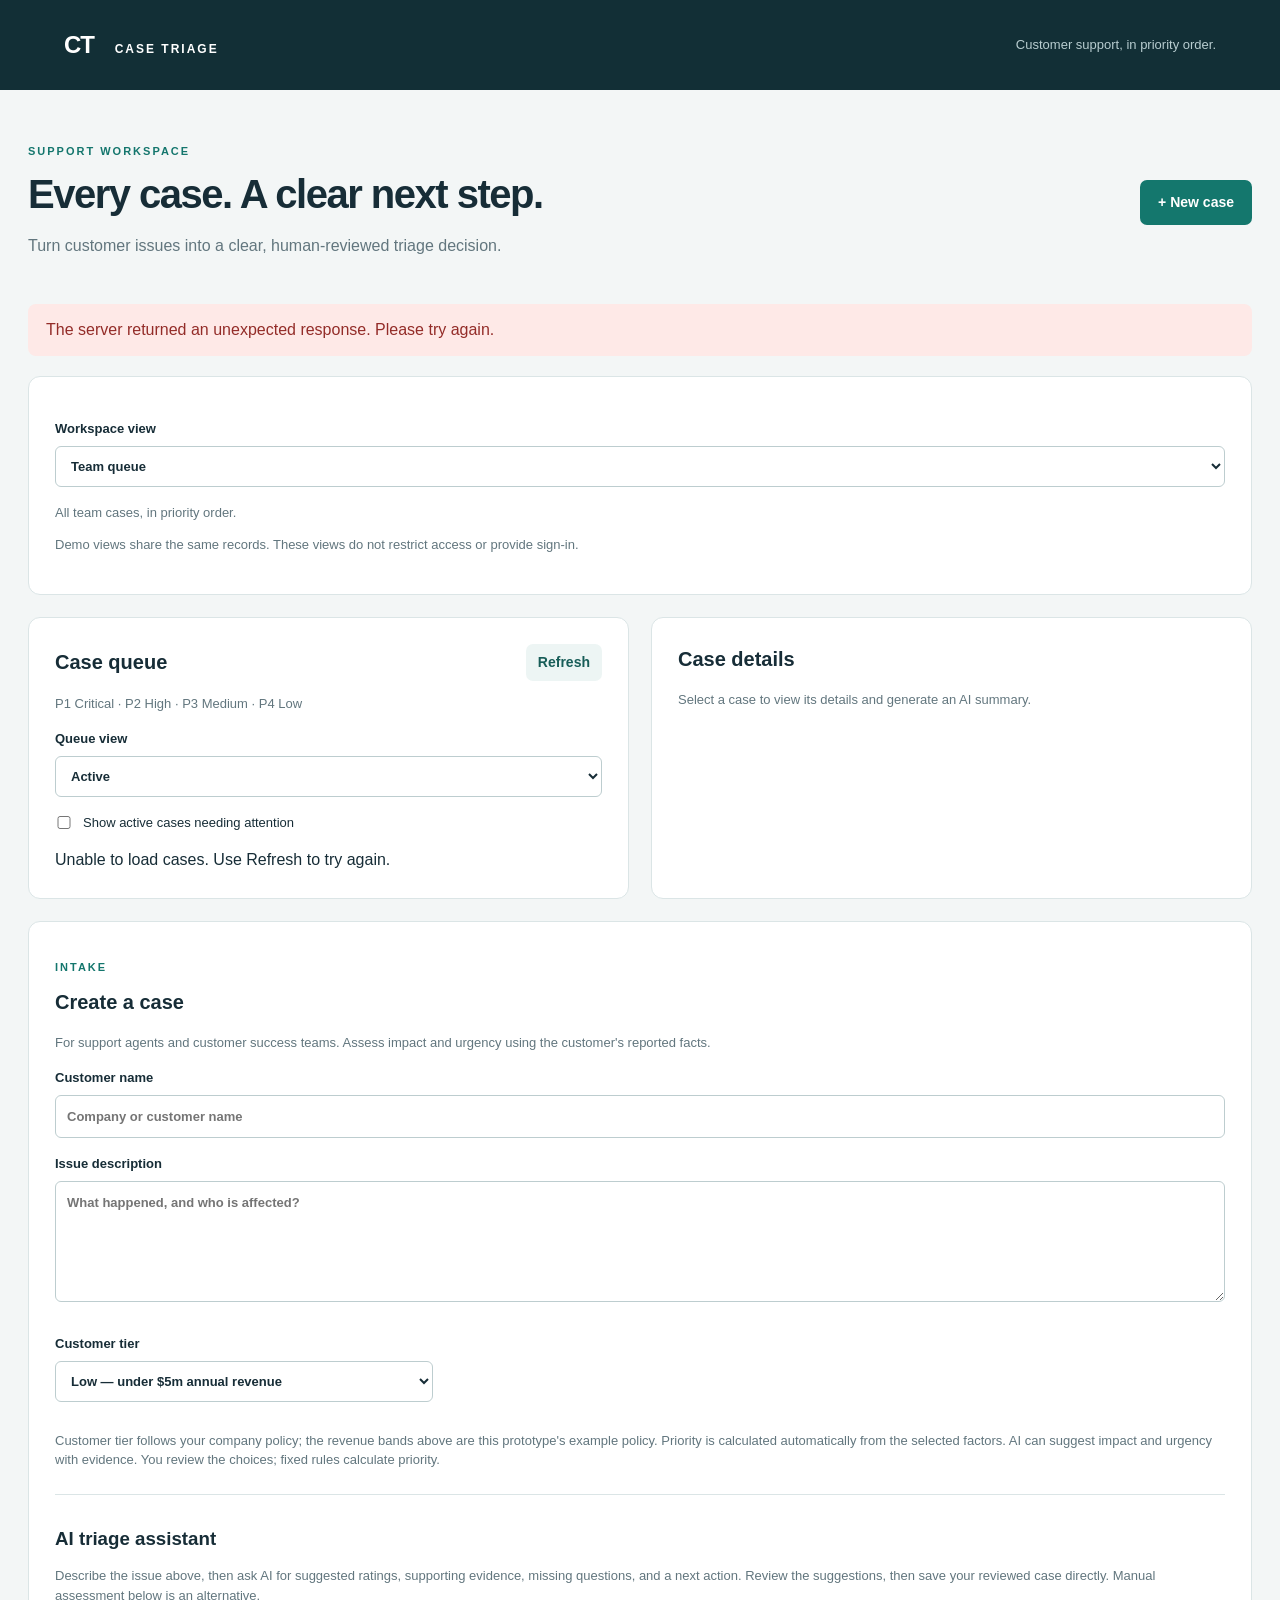
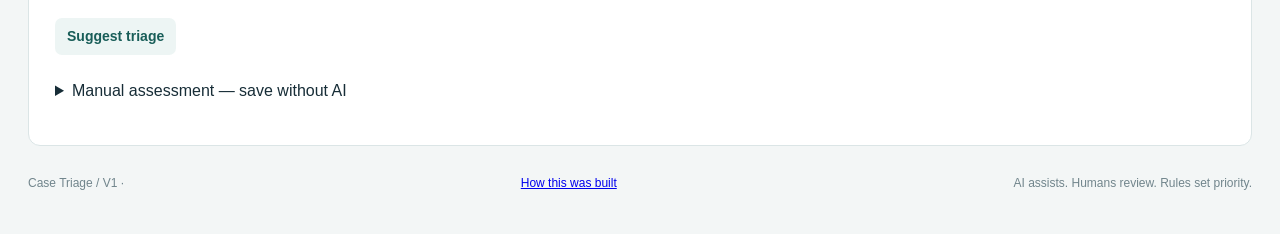
==== commit 16dc7382: "Add director dashboard and PM workspace" ====
--- a/static/index.html
+++ b/static/index.html
@@ -1,9 +1,9 @@
 <!doctype html>
-<html lang="en"><head><meta charset="utf-8"><meta name="viewport" content="width=device-width, initial-scale=1"><title>Case Triage</title><link rel="stylesheet" href="/static/style.css"><script src="/static/workflow.js" defer></script><script src="/static/app.js" defer></script><script src="/static/email.js" defer></script></head>
+<html lang="en"><head><meta charset="utf-8"><meta name="viewport" content="width=device-width, initial-scale=1"><title>Case Triage</title><link rel="stylesheet" href="/static/style.css"><script src="/static/workflow.js" defer></script><script src="/static/oversight.js" defer></script><script src="/static/app.js" defer></script><script src="/static/email.js" defer></script></head>
 <body><header><div class="brand">CT <span>CASE TRIAGE</span></div><p>Customer support, in priority order.</p></header>
 <main><div class="intro"><div><p class="eyebrow">SUPPORT WORKSPACE</p><h1>Every case. A clear next step.</h1><p>Turn customer issues into a clear, human-reviewed triage decision.</p></div><a class="button" href="#create">+ New case</a></div>
 <p id="demo-banner" class="muted" hidden></p><div id="message" role="status" aria-live="polite" hidden></div>
-<section class="panel" id="email-panel" hidden><h2>Email drafts — private pilot</h2><p>Imported messages are untrusted customer reports. Review before creating a case. No AI calls run automatically.</p><button id="refresh-emails" class="secondary">Refresh email drafts</button><div id="email-drafts"></div></section><div class="workspace"><section class="panel" aria-labelledby="queue-title"><div class="section-head"><h2 id="queue-title">Case queue <span id="count"></span></h2><button id="refresh" class="secondary">Refresh</button></div><p class="muted">P1 Critical · P2 High · P3 Medium · P4 Low</p><label>Queue view<select id="queue-view"><option value="active">Active</option><option value="all">All saved cases</option><option value="resolved">Resolved</option><option value="deleted">Trash</option></select></label><label class="review-confirm"><input type="checkbox" id="attention-only"><span>Show active cases needing attention</span></label><div id="cases">Loading cases…</div></section>
+<section class="panel workspace-switch"><label>Workspace view<select id="workspace-mode"><option value="team">Team queue</option><option value="pm">PM workspace</option><option value="director">Director overview</option></select></label><label id="pm-person-label" hidden>Your recorded name<input id="pm-person" list="pm-names" maxlength="100" placeholder="Choose or enter a name"><datalist id="pm-names"></datalist></label><p id="workspace-help" class="muted">All team cases, in priority order.</p><p class="muted">Demo views share the same records. These views do not restrict access or provide sign-in.</p></section><section class="panel" id="director-dashboard" hidden></section><section class="panel" id="email-panel" hidden><h2>Email drafts — private pilot</h2><p>Imported messages are untrusted customer reports. Review before creating a case. No AI calls run automatically.</p><button id="refresh-emails" class="secondary">Refresh email drafts</button><div id="email-drafts"></div></section><div class="workspace"><section class="panel" aria-labelledby="queue-title"><div class="section-head"><h2 id="queue-title">Case queue <span id="count"></span></h2><button id="refresh" class="secondary">Refresh</button></div><p class="muted">P1 Critical · P2 High · P3 Medium · P4 Low</p><label>Queue view<select id="queue-view"><option value="active">Active</option><option value="all">All saved cases</option><option value="resolved">Resolved</option><option value="deleted">Trash</option></select></label><label class="review-confirm"><input type="checkbox" id="attention-only"><span>Show active cases needing attention</span></label><div id="cases">Loading cases…</div></section>
 <section class="panel" id="detail" aria-label="Case details"><h2>Case details</h2><p class="muted">Select a case to view its details and generate an AI summary.</p></section>
 <section class="panel create" id="create"><p class="eyebrow">INTAKE</p><h2>Create a case</h2><p class="muted">For support agents and customer success teams. Assess impact and urgency using the customer's reported facts.</p><form id="case-form"><label>Customer name<input name="customer_name" required maxlength="200" placeholder="Company or customer name"></label><label>Issue description<textarea name="issue_description" required maxlength="10000" rows="5" placeholder="What happened, and who is affected?"></textarea></label><div class="fields"><label>Customer tier<select name="customer_tier"><option value="Low">Low — under $5m annual revenue</option><option value="Medium">Medium — $5m–$10m annual revenue</option><option value="High">High — over $10m annual revenue</option></select></label><label>Business impact (manual assessment)<select name="business_impact" required><option value="">Select impact</option><option value="Low">Low — minor inconvenience; work continues</option><option value="Medium">Medium — some functionality restricted</option><option value="High">High — major workflow blocked</option><option value="Critical">Critical — operations stopped</option></select></label><label>Time sensitivity<select name="time_sensitivity" required><option value="">Select urgency</option><option value="Low">Low — more than two weeks</option><option value="Medium">Medium — one to two weeks</option><option value="High">High — within one week</option><option value="Urgent">Urgent — by end of today</option><option value="Critical">Critical — immediate attention</option></select></label></div><p class="muted">Customer tier follows your company policy; the revenue bands above are this prototype's example policy. Priority is calculated automatically from the selected factors. AI can suggest impact and urgency with evidence. You review the choices; fixed rules calculate priority.</p><div class="intake-ai"><h3>AI triage assistant</h3><p class="muted">Describe the issue above, then ask AI for suggested ratings, supporting evidence, missing questions, and a next action. Review the suggestions, then save your reviewed case directly. Manual assessment below is an alternative.</p><button type="button" id="suggest-intake" class="secondary">Suggest triage</button><div id="intake-context"></div><div id="intake-review" class="triage-review" hidden></div></div><button type="submit" id="create-case">Save case with manual ratings</button></form></section></div>
 <footer>Case Triage / V1 · <a href="/static/case-study.html">How this was built</a><span>AI assists. Humans review. Rules set priority.</span></footer></main></body></html>
--- a/static/style.css
+++ b/static/style.css
@@ -1,7 +1,9 @@
-:root{font-family:Inter,Segoe UI,Arial,sans-serif;color:#172d37;background:#f3f6f6;line-height:1.5}*{box-sizing:border-box}body{margin:0}header{padding:22px max(5%,calc((100vw - 1280px)/2));background:#122f36;color:#fff;display:flex;align-items:center;justify-content:space-between}.brand{font-size:24px;font-weight:750;letter-spacing:-1px}.brand span{font-size:12px;letter-spacing:2px;margin-left:15px}header p{font-size:13px;color:#b8cdd0}main{max-width:1280px;margin:auto;padding:42px 28px}.intro{display:flex;align-items:center;justify-content:space-between;gap:20px;margin-bottom:30px}h1{font-size:clamp(28px,4vw,40px);letter-spacing:-1.5px;line-height:1.2;margin:8px 0 14px}h2{font-size:20px;margin:0 0 16px}.intro p,.muted{color:#62767e}.eyebrow{font-size:11px;font-weight:700;letter-spacing:2px;color:#14766d!important}.workspace{display:grid;grid-template-columns:1fr 1fr;gap:22px}.panel{padding:26px;border:1px solid #dbe5e6;background:white;border-radius:12px;min-width:0}.create{grid-column:1/-1}.section-head{display:flex;align-items:center;justify-content:space-between;gap:10px}.section-head h2{margin:0}#count{font-size:13px;color:#62767e}.muted{font-size:13px}.button,button{display:inline-block;background:#14776d;color:white;border:0;padding:12px 18px;border-radius:7px;font:inherit;font-weight:600;font-size:14px;text-decoration:none;cursor:pointer}.secondary{color:#185d58;background:#edf5f4;padding:8px 12px}button:disabled{opacity:.55;cursor:wait}button:focus-visible,a:focus-visible{outline:3px solid #e7ad49;outline-offset:3px}.case-row{display:block;text-align:left;width:100%;background:#fff;color:inherit;border:1px solid #dce5e7;margin:10px 0;padding:16px;font-weight:400}.case-row:hover,.case-row[aria-pressed=true]{background:#f0f7f6;border-color:#14776d}.case-top{display:flex;justify-content:space-between;gap:10px}.case-row small{display:block;color:#667c83;margin-top:7px;overflow-wrap:anywhere}.badge{display:inline-block;padding:3px 9px;border-radius:5px;font-size:12px;font-weight:700;white-space:nowrap;background:#edf2f5;color:#47616c}.P1{background:#fee4e2;color:#a42721}.P2{background:#fff0da;color:#99570a}.P3{background:#e5efff;color:#275cac}.P4{background:#e3f3eb;color:#276848}label{display:block;font-size:13px;font-weight:600;margin:16px 0}input,textarea,select{display:block;width:100%;border:1px solid #bdcdcf;border-radius:6px;font:inherit;padding:11px;margin-top:7px;background:#fff;color:#172d37}input:focus,textarea:focus,select:focus{outline:2px solid #14776d}.fields{display:grid;grid-template-columns:repeat(3,1fr);gap:18px}#message{padding:14px 18px;margin-bottom:20px;border-radius:8px;background:#e0f2e9;color:#215b43}#message.error{background:#fee9e7;color:#932c28}.description{white-space:pre-wrap;overflow-wrap:anywhere}dl{display:grid;grid-template-columns:1fr 1fr;font-size:13px;gap:8px}dt{color:#62767e}dd{margin:0;font-weight:600}#detail h3{margin-top:24px}#detail small{overflow-wrap:anywhere;color:#62767e}.summary{border-left:3px solid #14776d;padding:12px 16px;background:#f0f7f6;white-space:pre-wrap}footer{display:flex;justify-content:space-between;color:#71858c;font-size:12px;margin-top:28px;gap:20px}@media(max-width:760px){header p{display:none}.workspace{grid-template-columns:1fr}.fields{grid-template-columns:1fr;gap:0}.intro{align-items:flex-start;flex-direction:column}main{padding:28px 16px}.panel{padding:20px}footer{flex-direction:column}}
-
-.triage-review{margin:18px 0;padding:18px;border:1px solid #b4d5cf;border-radius:8px;background:#f5faf9;overflow-wrap:anywhere}.triage-review h4{margin:18px 0 6px}.triage-review p{margin:8px 0}.triage-review blockquote{margin:10px 0;padding:8px 12px;border-left:3px solid #7faea5;color:#3d6266;white-space:pre-wrap}.review-fields{display:grid;grid-template-columns:1fr 1fr;gap:14px}.review-confirm{display:flex;align-items:flex-start;gap:10px;font-weight:400}.review-confirm input{width:18px;min-width:18px;margin:3px 0}.intake-ai{border-top:1px solid #dbe5e6;margin:24px 0;padding-top:12px}.intake-ai h3{margin-bottom:8px}@media(max-width:760px){.review-fields{grid-template-columns:1fr;gap:0}}
-
-.clarification-entry{padding:10px 0;border-bottom:1px solid #dbe5e6}.clarification-entry p{margin:6px 0}.clarification-actions{display:flex;flex-wrap:wrap;gap:10px;margin:20px 0}
-
-dialog{max-width:520px;border:1px solid #bdd4d3;border-radius:12px;padding:2rem}dialog::backdrop{background:#15323888}dialog button{margin-right:1rem}details{margin:1rem 0}#demo-banner{padding:1rem;border:1px solid #bdd4d3;border-radius:8px}
+:root{font-family:Inter,Segoe UI,Arial,sans-serif;color:#172d37;background:#f3f6f6;line-height:1.5}*{box-sizing:border-box}body{margin:0}header{padding:22px max(5%,calc((100vw - 1280px)/2));background:#122f36;color:#fff;display:flex;align-items:center;justify-content:space-between}.brand{font-size:24px;font-weight:750;letter-spacing:-1px}.brand span{font-size:12px;letter-spacing:2px;margin-left:15px}header p{font-size:13px;color:#b8cdd0}main{max-width:1280px;margin:auto;padding:42px 28px}.intro{display:flex;align-items:center;justify-content:space-between;gap:20px;margin-bottom:30px}h1{font-size:clamp(28px,4vw,40px);letter-spacing:-1.5px;line-height:1.2;margin:8px 0 14px}h2{font-size:20px;margin:0 0 16px}.intro p,.muted{color:#62767e}.eyebrow{font-size:11px;font-weight:700;letter-spacing:2px;color:#14766d!important}.workspace{display:grid;grid-template-columns:1fr 1fr;gap:22px}.panel{padding:26px;border:1px solid #dbe5e6;background:white;border-radius:12px;min-width:0}.create{grid-column:1/-1}.section-head{display:flex;align-items:center;justify-content:space-between;gap:10px}.section-head h2{margin:0}#count{font-size:13px;color:#62767e}.muted{font-size:13px}.button,button{display:inline-block;background:#14776d;color:white;border:0;padding:12px 18px;border-radius:7px;font:inherit;font-weight:600;font-size:14px;text-decoration:none;cursor:pointer}.secondary{color:#185d58;background:#edf5f4;padding:8px 12px}button:disabled{opacity:.55;cursor:wait}button:focus-visible,a:focus-visible{outline:3px solid #e7ad49;outline-offset:3px}.case-row{display:block;text-align:left;width:100%;background:#fff;color:inherit;border:1px solid #dce5e7;margin:10px 0;padding:16px;font-weight:400}.case-row:hover,.case-row[aria-pressed=true]{background:#f0f7f6;border-color:#14776d}.case-top{display:flex;justify-content:space-between;gap:10px}.case-row small{display:block;color:#667c83;margin-top:7px;overflow-wrap:anywhere}.badge{display:inline-block;padding:3px 9px;border-radius:5px;font-size:12px;font-weight:700;white-space:nowrap;background:#edf2f5;color:#47616c}.P1{background:#fee4e2;color:#a42721}.P2{background:#fff0da;color:#99570a}.P3{background:#e5efff;color:#275cac}.P4{background:#e3f3eb;color:#276848}label{display:block;font-size:13px;font-weight:600;margin:16px 0}input,textarea,select{display:block;width:100%;border:1px solid #bdcdcf;border-radius:6px;font:inherit;padding:11px;margin-top:7px;background:#fff;color:#172d37}input:focus,textarea:focus,select:focus{outline:2px solid #14776d}.fields{display:grid;grid-template-columns:repeat(3,1fr);gap:18px}#message{padding:14px 18px;margin-bottom:20px;border-radius:8px;background:#e0f2e9;color:#215b43}#message.error{background:#fee9e7;color:#932c28}.description{white-space:pre-wrap;overflow-wrap:anywhere}dl{display:grid;grid-template-columns:1fr 1fr;font-size:13px;gap:8px}dt{color:#62767e}dd{margin:0;font-weight:600}#detail h3{margin-top:24px}#detail small{overflow-wrap:anywhere;color:#62767e}.summary{border-left:3px solid #14776d;padding:12px 16px;background:#f0f7f6;white-space:pre-wrap}footer{display:flex;justify-content:space-between;color:#71858c;font-size:12px;margin-top:28px;gap:20px}@media(max-width:760px){header p{display:none}.workspace{grid-template-columns:1fr}.fields{grid-template-columns:1fr;gap:0}.intro{align-items:flex-start;flex-direction:column}main{padding:28px 16px}.panel{padding:20px}footer{flex-direction:column}}
+
+.triage-review{margin:18px 0;padding:18px;border:1px solid #b4d5cf;border-radius:8px;background:#f5faf9;overflow-wrap:anywhere}.triage-review h4{margin:18px 0 6px}.triage-review p{margin:8px 0}.triage-review blockquote{margin:10px 0;padding:8px 12px;border-left:3px solid #7faea5;color:#3d6266;white-space:pre-wrap}.review-fields{display:grid;grid-template-columns:1fr 1fr;gap:14px}.review-confirm{display:flex;align-items:flex-start;gap:10px;font-weight:400}.review-confirm input{width:18px;min-width:18px;margin:3px 0}.intake-ai{border-top:1px solid #dbe5e6;margin:24px 0;padding-top:12px}.intake-ai h3{margin-bottom:8px}@media(max-width:760px){.review-fields{grid-template-columns:1fr;gap:0}}
+
+.clarification-entry{padding:10px 0;border-bottom:1px solid #dbe5e6}.clarification-entry p{margin:6px 0}.clarification-actions{display:flex;flex-wrap:wrap;gap:10px;margin:20px 0}
+
+dialog{max-width:520px;border:1px solid #bdd4d3;border-radius:12px;padding:2rem}dialog::backdrop{background:#15323888}dialog button{margin-right:1rem}details{margin:1rem 0}#demo-banner{padding:1rem;border:1px solid #bdd4d3;border-radius:8px}
+
+[hidden]{display:none!important}.workspace-switch,#director-dashboard{margin-bottom:22px}.metric-grid{display:grid;grid-template-columns:repeat(3,1fr);gap:12px}.metric{background:#f0f7f6;border-radius:8px;padding:16px}.metric strong{display:block;font-size:28px}.metric span{font-size:13px}.table-scroll{overflow-x:auto}table{border-collapse:collapse;width:100%;text-align:left}th,td{padding:12px;border-bottom:1px solid #dbe5e6;font-size:13px}@media(max-width:760px){.metric-grid{grid-template-columns:repeat(2,1fr)}}
